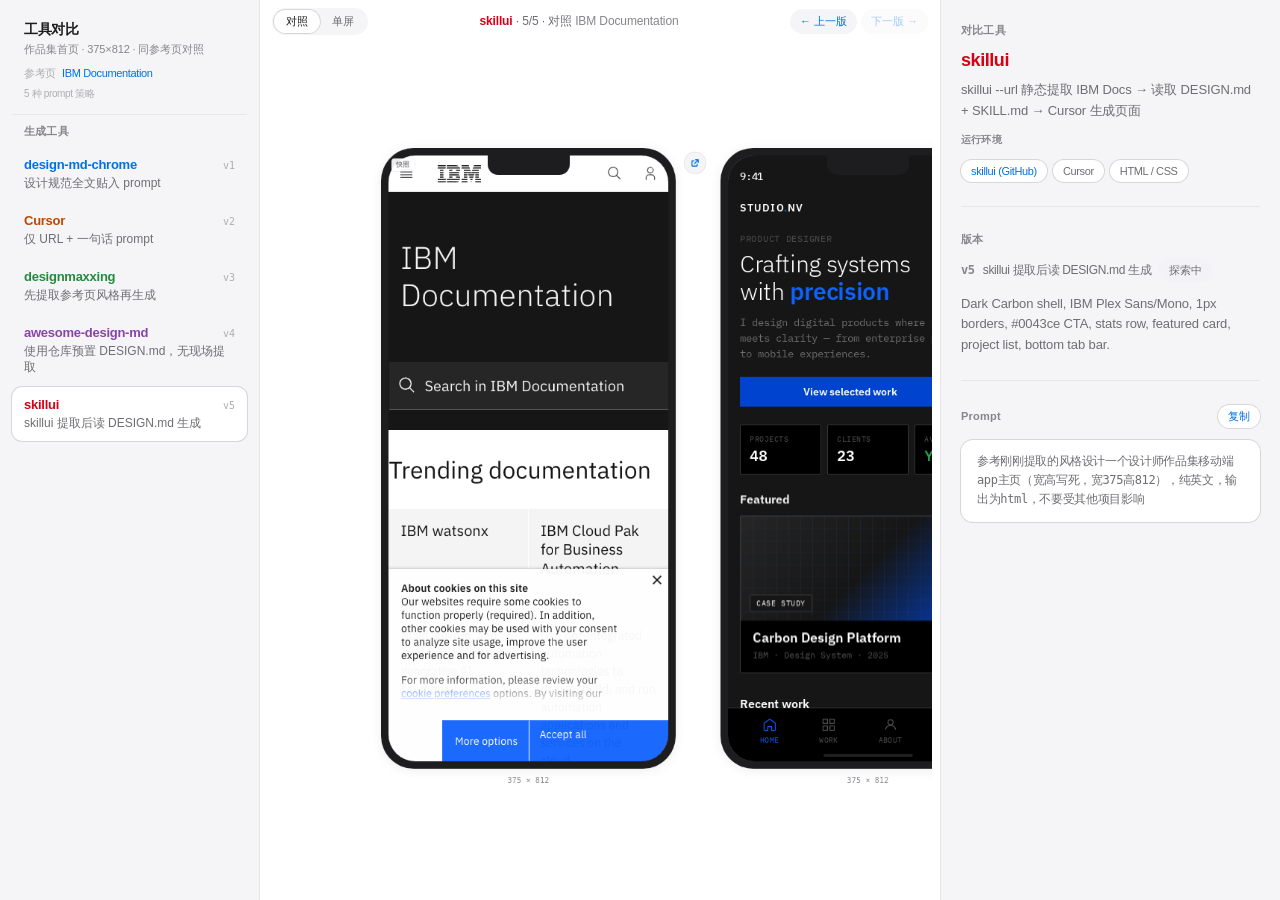
==== index.html @ 9880e447 "Initial commit: tool comparison archive for GitHub Pages. Static overview site comparing mobile port" ====
<!DOCTYPE html>
<html lang="zh-CN">
  <head>
    <meta charset="UTF-8" />
    <meta name="viewport" content="width=device-width, initial-scale=1.0" />
    <title>工具对比 — 作品集首页</title>
    <link rel="stylesheet" href="css/overview.css" />
  </head>
  <body>
    <main class="archive">
      <nav class="version-nav" aria-label="对比版本">
        <div class="version-nav__brand">
          <h1 class="version-nav__title">工具对比</h1>
          <p class="version-nav__desc">作品集首页 · 375×812 · 同参考页对照</p>
          <div class="version-nav__ref-row" id="shared-ref" hidden>
            <span class="version-nav__ref-label">参考页</span>
            <a class="version-nav__ref-link" id="shared-ref-link" href="#" target="_blank" rel="noopener noreferrer"></a>
          </div>
          <p class="version-nav__meta" id="version-count"></p>
        </div>

        <h2 class="version-nav__heading">生成工具</h2>
        <ul class="version-list" id="version-list"></ul>
      </nav>

      <section class="preview-stage" aria-label="网页预览">
        <div class="compare-bar" id="compare-bar">
          <div
            class="preview-mode"
            id="preview-mode"
            role="tablist"
            aria-label="预览模式"
            hidden
          >
            <button
              class="preview-mode__btn"
              type="button"
              role="tab"
              id="preview-mode-compare"
              data-mode="compare"
              aria-selected="true"
            >
              对照
            </button>
            <button
              class="preview-mode__btn"
              type="button"
              role="tab"
              id="preview-mode-solo"
              data-mode="solo"
              aria-selected="false"
            >
              单屏
            </button>
          </div>
          <p class="compare-bar__context" id="compare-context" aria-live="polite"></p>
          <div class="compare-bar__nav">
            <button class="compare-bar__btn" type="button" id="compare-prev" aria-label="上一版">
              ← 上一版
            </button>
            <button class="compare-bar__btn" type="button" id="compare-next" aria-label="下一版">
              下一版 →
            </button>
          </div>
        </div>
        <div class="phone-fit" id="phone-fit">
          <div class="phone-compare-outer" id="phone-compare-outer">
            <div class="phone-compare" id="phone-compare">
              <div class="phone-column" id="reference-column" hidden>
                <div class="phone-scaler">
                  <div class="phone-frame" role="img" aria-label="参考页移动端预览">
                    <span
                      class="phone-snapshot-badge"
                      title="因网站限制无法实时嵌入，此为 375×812 移动端截图"
                    >快照</span>
                    <div class="phone-frame__notch" aria-hidden="true"></div>
                    <iframe
                      class="phone-frame__screen"
                      id="reference-frame"
                      title="参考页移动端预览"
                      sandbox="allow-same-origin allow-scripts"
                    ></iframe>
                  </div>
                  <a
                    class="phone-meta phone-meta--open"
                    id="open-reference"
                    href="https://www.ibm.com/docs/en"
                    target="_blank"
                    rel="noopener noreferrer"
                    aria-label="在新标签打开参考页"
                  >
                    <svg viewBox="0 0 20 20" width="14" height="14" aria-hidden="true">
                      <path
                        fill="currentColor"
                        d="M11 3a1 1 0 1 0 0 2h2.586L8.293 10.293a1 1 0 1 0 1.414 1.414L15 6.414V9a1 1 0 1 0 2 0V4a1 1 0 0 0-1-1h-5z"
                      />
                      <path
                        fill="currentColor"
                        d="M5 5a2 2 0 0 0-2 2v8a2 2 0 0 0 2 2h8a2 2 0 0 0 2-2v-3a1 1 0 1 0-2 0v3H5V7h3a1 1 0 0 0 0-2H5z"
                      />
                    </svg>
                  </a>
                  <span class="phone-meta phone-meta--size" aria-hidden="true">375 × 812</span>
                </div>
              </div>
              <div class="phone-column" id="preview-column">
                <div class="phone-scaler">
                  <div class="phone-frame" role="img" aria-label="生成结果预览">
                    <div class="phone-frame__notch" aria-hidden="true"></div>
                    <iframe
                      class="phone-frame__screen"
                      id="preview-frame"
                      title="生成网页预览"
                      sandbox="allow-same-origin allow-scripts"
                    ></iframe>
                  </div>
                  <a
                    class="phone-meta phone-meta--open"
                    id="open-preview"
                    href="#"
                    target="_blank"
                    rel="noopener noreferrer"
                    aria-label="单独打开生成页"
                  >
                    <svg viewBox="0 0 20 20" width="14" height="14" aria-hidden="true">
                      <path
                        fill="currentColor"
                        d="M11 3a1 1 0 1 0 0 2h2.586L8.293 10.293a1 1 0 1 0 1.414 1.414L15 6.414V9a1 1 0 1 0 2 0V4a1 1 0 0 0-1-1h-5z"
                      />
                      <path
                        fill="currentColor"
                        d="M5 5a2 2 0 0 0-2 2v8a2 2 0 0 0 2 2h8a2 2 0 0 0 2-2v-3a1 1 0 1 0-2 0v3H5V7h3a1 1 0 0 0 0-2H5z"
                      />
                    </svg>
                  </a>
                  <span class="phone-meta phone-meta--size" aria-hidden="true">375 × 812</span>
                </div>
              </div>
            </div>
          </div>
        </div>
      </section>

      <aside class="detail-panel" aria-label="对比详情">
        <section class="detail-section detail-section--hero">
          <h3 class="detail-section__heading">对比工具</h3>
          <p class="detail-tool-name" id="detail-tool"></p>
          <p class="detail-section__body" id="detail-tool-detail"></p>
          <p class="detail-section__subheading" id="detail-tools-sub">运行环境</p>
          <ul class="tool-chain" id="detail-tools"></ul>
        </section>

        <section class="detail-section" id="detail-ref-section">
          <h3 class="detail-section__heading">参考网页</h3>
          <a class="ref-page-card" id="detail-ref-page" href="#" target="_blank" rel="noopener noreferrer">
            <span class="ref-page-card__label" id="detail-ref-label"></span>
            <span class="ref-page-card__url" id="detail-ref-url"></span>
          </a>
          <ul class="ref-list ref-list--secondary" id="detail-refs"></ul>
        </section>

        <section class="detail-section">
          <h3 class="detail-section__heading">版本</h3>
          <div class="version-meta">
            <span class="version-meta__id" id="detail-version-id"></span>
            <span class="version-meta__note" id="detail-version-note"></span>
            <span class="status-badge" id="detail-status" data-status="exploration"></span>
          </div>
          <p class="detail-section__body" id="detail-summary"></p>
        </section>

        <section class="detail-section">
          <div class="prompt-header">
            <h3 class="detail-section__heading">Prompt</h3>
            <button class="prompt-copy" type="button" id="copy-prompt">复制</button>
          </div>
          <pre class="prompt-block" id="detail-prompt"></pre>
        </section>
      </aside>
    </main>

    <script src="js/versions.js"></script>
    <script src="js/overview.js"></script>
  </body>
</html>
---- css/overview.css ----
/* Tool comparison overview — versions × reference pages */

:root {
  --text-primary: #1d1d1f;
  --text-secondary: #6e6e73;
  --text-tertiary: #86868b;
  --text-muted: #aeaeb2;
  --surface-base: #ffffff;
  --surface-raised: #f5f5f7;
  --surface-strong: #e8e8ed;
  --border: rgba(0, 0, 0, 0.06);
  --border-strong: rgba(0, 0, 0, 0.12);
  --accent: #0071e3;
  --accent-hover: #0077ed;
  --radius-sm: 10px;
  --radius-md: 12px;
  --radius-lg: 18px;
  --shadow-preview: 0 2px 16px rgba(0, 0, 0, 0.08);
  --font: -apple-system, BlinkMacSystemFont, "SF Pro Text", "SF Pro Display",
    "Helvetica Neue", Arial, sans-serif;
  --mono: ui-monospace, "SF Mono", Menlo, monospace;
  --space-1: 4px;
  --space-2: 8px;
  --space-3: 12px;
  --space-4: 16px;
  --space-5: 20px;
  --space-6: 24px;
  --space-7: 32px;
  --space-8: 48px;
  --phone-w: 375px;
  --phone-h: 812px;
  --phone-bezel: 10px;
  --phone-outer-w: calc(var(--phone-w) + var(--phone-bezel) * 2);
  --phone-outer-h: calc(var(--phone-h) + var(--phone-bezel) * 2);
  --phone-meta-right: 40px;
  --phone-meta-bottom: 24px;
  --phone-scaler-w: 435px;
  --phone-scaler-h: 856px;
  --phone-compare-gap: 20px;
  --phone-compare-w: 890px;
  --phone-compare-h: 856px;
  --phone-compare-single-w: 435px;
  --phone-compare-single-h: 856px;
  --sidebar-w: 260px;
  --detail-w: 340px;
  --motion: 0.2s cubic-bezier(0.25, 0.1, 0.25, 1);
}

*,
*::before,
*::after {
  box-sizing: border-box;
}

html {
  font-size: 16px;
  -webkit-font-smoothing: antialiased;
  -moz-osx-font-smoothing: grayscale;
}

body {
  margin: 0;
  font-family: var(--font);
  color: var(--text-primary);
  background: var(--surface-base);
  line-height: 1.47059;
  letter-spacing: -0.022em;
  height: 100vh;
  overflow: hidden;
}

/* ── Layout shell ── */

.archive {
  display: grid;
  grid-template-columns: var(--sidebar-w) 1fr var(--detail-w);
  height: 100vh;
  min-height: 0;
  overflow: hidden;
}

/* ── Version sidebar ── */

.version-nav {
  padding: var(--space-3) var(--space-3) var(--space-4);
  border-right: 1px solid var(--border);
  background: var(--surface-raised);
  min-height: 0;
  overflow-y: auto;
}

.version-nav__brand {
  padding: var(--space-2) var(--space-3) var(--space-3);
  margin-bottom: var(--space-2);
  border-bottom: 1px solid var(--border);
}

.version-nav__title {
  margin: 0;
  font-size: 0.875rem;
  font-weight: 600;
  letter-spacing: -0.02em;
  line-height: 1.3;
}

.version-nav__desc {
  margin: 4px 0 0;
  font-size: 0.6875rem;
  color: var(--text-tertiary);
  line-height: 1.4;
  letter-spacing: -0.01em;
}

.version-nav__ref-row {
  display: flex;
  align-items: baseline;
  gap: 6px;
  margin-top: 8px;
  font-size: 0.6875rem;
  line-height: 1.4;
}

.version-nav__ref-label {
  flex-shrink: 0;
  color: var(--text-muted);
}

.version-nav__ref-link {
  min-width: 0;
  color: var(--accent);
  text-decoration: none;
  overflow: hidden;
  text-overflow: ellipsis;
  white-space: nowrap;
}

.version-nav__ref-link:hover {
  text-decoration: underline;
}

.version-nav__meta {
  margin: 6px 0 0;
  font-size: 0.625rem;
  color: var(--text-muted);
  font-variant-numeric: tabular-nums;
}

.version-nav__heading {
  margin: 0 0 var(--space-2);
  padding: 0 var(--space-3);
  font-size: 0.6875rem;
  font-weight: 600;
  letter-spacing: 0.02em;
  color: var(--text-tertiary);
}

.version-list {
  list-style: none;
  margin: 0;
  padding: 0;
  display: flex;
  flex-direction: column;
  gap: 2px;
}

.version-list__item {
  margin: 0;
}

.version-btn {
  display: flex;
  flex-direction: column;
  align-items: flex-start;
  gap: 1px;
  width: 100%;
  padding: 10px var(--space-3);
  border: none;
  border-radius: var(--radius-sm);
  background: transparent;
  font-family: inherit;
  text-align: left;
  cursor: pointer;
  transition: background var(--motion);
}

.version-btn:hover {
  background: rgba(0, 0, 0, 0.04);
}

.version-btn:focus-visible {
  outline: 2px solid var(--accent);
  outline-offset: 1px;
}

.version-btn[aria-current="true"] {
  background: var(--surface-base);
  box-shadow: 0 0 0 1px var(--border-strong);
}

.version-btn__head {
  display: flex;
  align-items: baseline;
  justify-content: space-between;
  gap: var(--space-2);
  width: 100%;
}

.version-btn__tool {
  font-size: 0.8125rem;
  font-weight: 600;
  letter-spacing: -0.02em;
  line-height: 1.3;
  min-width: 0;
}

.version-btn__id {
  flex-shrink: 0;
  font-size: 0.625rem;
  font-family: var(--mono);
  color: var(--text-muted);
}

.version-btn__note {
  font-size: 0.75rem;
  color: var(--text-secondary);
  line-height: 1.35;
  width: 100%;
}

.version-btn__ref {
  font-size: 0.6875rem;
  color: var(--text-tertiary);
  line-height: 1.35;
  overflow: hidden;
  text-overflow: ellipsis;
  white-space: nowrap;
  width: 100%;
}

/* ── Preview stage ── */

.preview-stage {
  display: flex;
  flex-direction: column;
  align-items: stretch;
  min-height: 0;
  height: 100%;
  padding: var(--space-2);
  background: var(--surface-base);
  overflow: hidden;
}

.compare-bar {
  display: grid;
  grid-template-columns: auto 1fr auto;
  align-items: center;
  gap: var(--space-3);
  flex-shrink: 0;
  padding: 0 var(--space-1) var(--space-2);
}

.compare-bar--no-mode {
  grid-template-columns: 1fr auto;
}

.preview-mode {
  display: inline-flex;
  padding: 2px;
  border-radius: 980px;
  background: var(--surface-raised);
  flex-shrink: 0;
}

.preview-mode__btn {
  padding: 4px 12px;
  border: none;
  border-radius: 980px;
  background: transparent;
  font-family: inherit;
  font-size: 0.6875rem;
  font-weight: 500;
  color: var(--text-secondary);
  cursor: pointer;
  transition: background var(--motion), color var(--motion), box-shadow var(--motion);
  white-space: nowrap;
}

.preview-mode__btn:hover {
  color: var(--text-primary);
}

.preview-mode__btn[aria-selected="true"] {
  background: var(--surface-base);
  color: var(--text-primary);
  box-shadow: 0 0 0 1px var(--border-strong);
}

.preview-mode__btn:focus-visible {
  outline: 2px solid var(--accent);
  outline-offset: 2px;
}

.compare-bar__context {
  margin: 0;
  min-width: 0;
  font-size: 0.75rem;
  font-weight: 500;
  color: var(--text-secondary);
  text-align: center;
  overflow: hidden;
  text-overflow: ellipsis;
  white-space: nowrap;
  letter-spacing: -0.01em;
}

.compare-bar__tool {
  font-weight: 600;
}

.compare-bar__ref {
  color: var(--text-tertiary);
  font-weight: 500;
}

.compare-bar__nav {
  display: flex;
  align-items: center;
  gap: var(--space-1);
  flex-shrink: 0;
}

.compare-bar__btn {
  padding: 5px 10px;
  border: none;
  border-radius: 980px;
  background: var(--surface-raised);
  font-family: inherit;
  font-size: 0.6875rem;
  color: var(--accent);
  cursor: pointer;
  transition: background var(--motion);
  white-space: nowrap;
}

.compare-bar__btn:hover:not(:disabled) {
  background: var(--surface-strong);
}

.compare-bar__btn:disabled {
  opacity: 0.35;
  cursor: not-allowed;
}

.compare-bar__btn:focus-visible {
  outline: 2px solid var(--accent);
  outline-offset: 2px;
}

/* Phone fit — scale to available viewport */

.phone-fit {
  flex: 1;
  min-height: 0;
  display: flex;
  align-items: center;
  justify-content: center;
  overflow: hidden;
}

.phone-compare-outer {
  width: var(--phone-compare-w);
  height: var(--phone-compare-h);
  margin: 0 auto;
  overflow: visible;
}

.phone-compare {
  display: flex;
  gap: var(--phone-compare-gap);
  align-items: flex-start;
  width: var(--phone-compare-w);
  height: var(--phone-compare-h);
  transform-origin: top center;
  will-change: transform;
  transition: transform var(--motion);
}

.phone-compare--single {
  width: var(--phone-compare-single-w);
  justify-content: center;
}

.phone-column {
  display: flex;
  flex-direction: column;
  align-items: center;
  width: var(--phone-scaler-w);
  flex-shrink: 0;
}

.phone-column[hidden] {
  display: none;
}

.phone-scaler {
  position: relative;
  width: var(--phone-scaler-w);
  height: var(--phone-scaler-h);
}

.phone-frame {
  position: relative;
  width: var(--phone-outer-w);
  height: var(--phone-outer-h);
  flex-shrink: 0;
  border-radius: 44px;
  background: #1d1d1f;
  padding: var(--phone-bezel);
  box-shadow: var(--shadow-preview);
}

.phone-meta--open {
  position: absolute;
  top: 6px;
  right: 0;
  display: flex;
  align-items: center;
  justify-content: center;
  width: 28px;
  height: 28px;
  border-radius: 50%;
  background: var(--surface-raised);
  color: var(--accent);
  box-shadow: 0 0 0 1px var(--border-strong);
  text-decoration: none;
  transition: background var(--motion);
}

.phone-meta--open:hover {
  background: var(--surface-strong);
}

.phone-meta--open:focus-visible {
  outline: 2px solid var(--accent);
  outline-offset: 2px;
}

.phone-meta--size {
  position: absolute;
  left: calc(var(--phone-outer-w) / 2);
  bottom: 0;
  transform: translateX(-50%);
  font-family: var(--mono);
  font-size: 0.625rem;
  color: var(--text-tertiary);
  letter-spacing: 0.02em;
  white-space: nowrap;
  pointer-events: none;
}

.phone-snapshot-badge {
  position: absolute;
  top: 14px;
  left: 14px;
  z-index: 3;
  padding: 2px 6px;
  border-radius: 4px;
  font-size: 0.5625rem;
  font-weight: 600;
  letter-spacing: 0.04em;
  color: var(--text-tertiary);
  background: rgba(255, 255, 255, 0.92);
  box-shadow: 0 0 0 1px var(--border);
  cursor: help;
}

.phone-frame__notch {
  position: absolute;
  top: 10px;
  left: 50%;
  transform: translateX(-50%);
  width: 110px;
  height: 26px;
  background: #1d1d1f;
  border-radius: 0 0 14px 14px;
  z-index: 2;
  pointer-events: none;
}

.phone-frame__screen {
  width: 100%;
  height: 100%;
  border: none;
  border-radius: 36px;
  background: #fff;
  display: block;
}

/* ── Detail panel ── */

.detail-panel {
  padding: var(--space-5);
  border-left: 1px solid var(--border);
  background: var(--surface-raised);
  min-height: 0;
  overflow-y: auto;
}

.detail-section--hero {
  padding-top: 2px;
}

.detail-tool-name {
  margin: 0 0 var(--space-2);
  font-size: 1.125rem;
  font-weight: 600;
  letter-spacing: -0.024em;
  line-height: 1.2;
}

.tool-chain {
  list-style: none;
  margin: var(--space-3) 0 0;
  padding: 0;
  display: flex;
  flex-wrap: wrap;
  gap: 6px;
}

.tool-chain__item {
  padding: 3px 10px;
  border-radius: 980px;
  font-size: 0.6875rem;
  color: var(--text-secondary);
  background: var(--surface-base);
  box-shadow: 0 0 0 1px var(--border-strong);
}

.tool-chain__item a {
  color: var(--accent);
  text-decoration: none;
}

.tool-chain__item a:hover {
  text-decoration: underline;
}

.ref-page-card {
  display: flex;
  flex-direction: column;
  gap: 3px;
  padding: var(--space-3) var(--space-4);
  border-radius: var(--radius-md);
  background: var(--surface-base);
  box-shadow: 0 0 0 1px var(--border-strong);
  text-decoration: none;
  transition: box-shadow var(--motion), background var(--motion);
}

.ref-page-card:hover {
  background: var(--surface-strong);
  box-shadow: 0 0 0 1px var(--accent);
}

.ref-page-card:focus-visible {
  outline: 2px solid var(--accent);
  outline-offset: 2px;
}

.ref-page-card__label {
  font-size: 0.875rem;
  font-weight: 600;
  color: var(--text-primary);
  letter-spacing: -0.016em;
}

.ref-page-card__url {
  font-size: 0.6875rem;
  font-family: var(--mono);
  color: var(--text-tertiary);
  overflow: hidden;
  text-overflow: ellipsis;
  white-space: nowrap;
}

.ref-list--secondary {
  margin-top: var(--space-2);
}

.version-meta {
  display: flex;
  align-items: center;
  gap: var(--space-2);
  margin-bottom: var(--space-3);
}

.version-meta__id {
  font-size: 0.75rem;
  font-weight: 600;
  font-family: var(--mono);
  color: var(--text-tertiary);
}

.version-meta__note {
  font-size: 0.75rem;
  color: var(--text-secondary);
}

.version-meta .status-badge {
  margin-bottom: 0;
}

.detail-section__body--muted {
  margin-top: var(--space-2);
  font-size: 0.75rem;
  color: var(--text-tertiary);
}

.detail-section {
  margin-bottom: var(--space-6);
  padding-bottom: var(--space-6);
  border-bottom: 1px solid var(--border);
}

.detail-section:last-child {
  margin-bottom: 0;
  padding-bottom: 0;
  border-bottom: none;
}

.detail-section__heading {
  margin: 0 0 var(--space-3);
  font-size: 0.6875rem;
  font-weight: 600;
  letter-spacing: 0.02em;
  color: var(--text-tertiary);
}

.detail-section__body {
  margin: 0;
  font-size: 0.8125rem;
  color: var(--text-secondary);
  line-height: 1.6;
  letter-spacing: -0.01em;
}

.status-badge {
  display: inline-block;
  padding: 3px 10px;
  border-radius: 980px;
  font-size: 0.6875rem;
  font-weight: 500;
  background: var(--surface-strong);
  color: var(--text-secondary);
  margin-bottom: var(--space-3);
  letter-spacing: -0.01em;
}

.status-badge[data-status="exploration"] {
  background: #f2f2f7;
  color: #6e6e73;
}

.status-badge[data-status="refined"] {
  background: #e8f5e9;
  color: #2e7d32;
}

.status-badge[data-status="final"] {
  background: #e3f2fd;
  color: #1565c0;
}

.tag-list {
  display: flex;
  flex-wrap: wrap;
  gap: 6px;
  list-style: none;
  margin: var(--space-3) 0 0;
  padding: 0;
}

.tag-list__item {
  padding: 3px 10px;
  border-radius: 980px;
  font-size: 0.6875rem;
  background: var(--surface-base);
  color: var(--text-tertiary);
  border: none;
  box-shadow: 0 0 0 1px var(--border-strong);
}

.prompt-header {
  display: flex;
  align-items: center;
  justify-content: space-between;
  gap: var(--space-2);
  margin-bottom: var(--space-3);
}

.prompt-header .detail-section__heading {
  margin-bottom: 0;
}

.prompt-copy {
  padding: 4px 10px;
  border: none;
  border-radius: 980px;
  background: var(--surface-base);
  box-shadow: 0 0 0 1px var(--border-strong);
  font-family: inherit;
  font-size: 0.6875rem;
  color: var(--accent);
  cursor: pointer;
  transition: background var(--motion);
  flex-shrink: 0;
}

.prompt-copy:hover {
  background: var(--surface-strong);
}

.prompt-copy:focus-visible {
  outline: 2px solid var(--accent);
  outline-offset: 2px;
}

.detail-section__subheading {
  margin: var(--space-3) 0 var(--space-2);
  font-size: 0.625rem;
  font-weight: 600;
  letter-spacing: 0.02em;
  color: var(--text-tertiary);
}

.prompt-block {
  margin: 0;
  padding: var(--space-3) var(--space-4);
  border-radius: var(--radius-md);
  background: var(--surface-base);
  border: none;
  box-shadow: 0 0 0 1px var(--border-strong);
  font-size: 0.75rem;
  font-family: var(--mono);
  color: var(--text-secondary);
  line-height: 1.6;
  white-space: pre-wrap;
  word-break: break-word;
}

.tool-list,
.ref-list {
  list-style: none;
  margin: 0;
  padding: 0;
  display: flex;
  flex-direction: column;
  gap: var(--space-2);
}

.tool-list__item {
  font-size: 0.8125rem;
  color: var(--text-secondary);
  padding-left: 1em;
  position: relative;
  letter-spacing: -0.01em;
}

.tool-list__item::before {
  content: "·";
  position: absolute;
  left: 0;
  color: var(--text-muted);
}

.ref-list__link {
  display: block;
  font-size: 0.8125rem;
  color: var(--accent);
  text-decoration: none;
  padding: var(--space-2) var(--space-3);
  border-radius: var(--radius-sm);
  background: var(--surface-base);
  box-shadow: 0 0 0 1px var(--border-strong);
  transition: background var(--motion), color var(--motion);
  letter-spacing: -0.01em;
}

.ref-list__link:hover {
  background: var(--surface-strong);
  color: var(--accent-hover);
}

.ref-list__link:focus-visible {
  outline: 2px solid var(--accent);
  outline-offset: 2px;
}

.archive-empty {
  grid-column: 1 / -1;
  padding: var(--space-8) var(--space-6);
  font-size: 0.9375rem;
  color: var(--text-tertiary);
  line-height: 1.6;
}

.archive-empty code {
  font-family: var(--mono);
  font-size: 0.8125rem;
  padding: 2px 6px;
  border-radius: 4px;
  background: var(--surface-strong);
  color: var(--text-secondary);
}

/* ── Responsive ── */

@media (max-width: 1100px) {
  body {
    height: auto;
    overflow: auto;
  }

  .archive {
    grid-template-columns: var(--sidebar-w) 1fr;
    grid-template-rows: minmax(480px, 55vh) auto;
    height: auto;
    min-height: 100vh;
    overflow: visible;
  }

  .preview-stage {
    min-height: 480px;
  }

  .detail-panel {
    grid-column: 1 / -1;
    border-left: none;
    border-top: 1px solid var(--border);
    display: grid;
    grid-template-columns: repeat(auto-fit, minmax(260px, 1fr));
    gap: var(--space-5) var(--space-6);
    max-height: none;
    overflow: visible;
  }

  .detail-section {
    margin-bottom: 0;
    padding-bottom: 0;
    border-bottom: none;
  }
}

@media (max-width: 720px) {
  :root {
    --sidebar-w: 100%;
  }

  .archive {
    grid-template-columns: 1fr;
    grid-template-rows: auto minmax(420px, 50vh) auto;
  }

  .version-nav {
    border-right: none;
    border-bottom: 1px solid var(--border);
    padding: var(--space-4);
  }

  .version-list {
    flex-direction: row;
    overflow-x: auto;
    padding-bottom: var(--space-2);
  }

  .version-btn {
    min-width: 160px;
  }

  .preview-stage {
    padding: var(--space-2);
    min-height: 420px;
  }
}
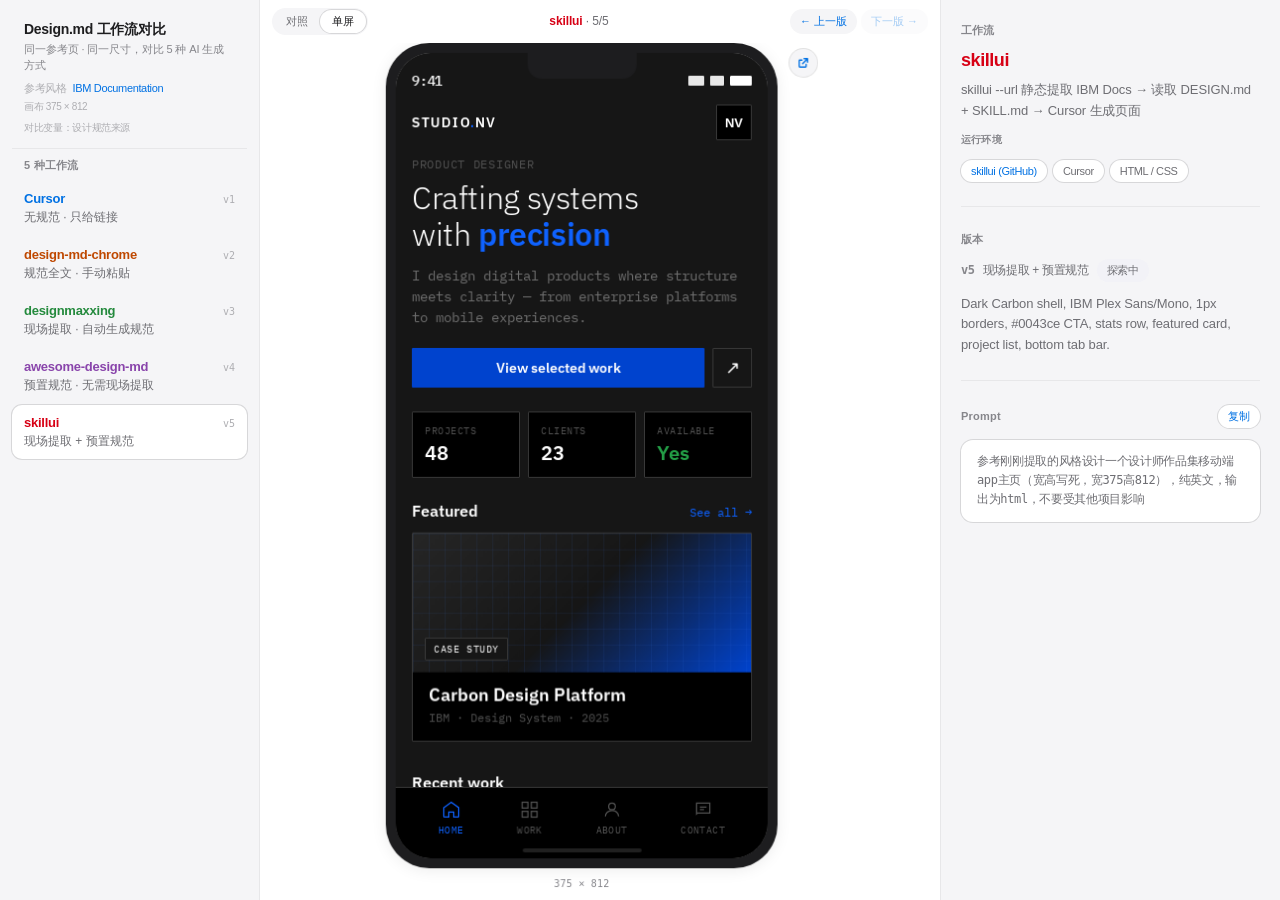
==== commit b46659ad: "Update copy, reorder versions, and default to solo preview. Cursor is now v1; sidebar explains the d" ====
--- a/index.html
+++ b/index.html
@@ -3,23 +3,24 @@
   <head>
     <meta charset="UTF-8" />
     <meta name="viewport" content="width=device-width, initial-scale=1.0" />
-    <title>工具对比 — 作品集首页</title>
+    <title>Design.md 工作流对比</title>
     <link rel="stylesheet" href="css/overview.css" />
   </head>
   <body>
     <main class="archive">
       <nav class="version-nav" aria-label="对比版本">
         <div class="version-nav__brand">
-          <h1 class="version-nav__title">工具对比</h1>
-          <p class="version-nav__desc">作品集首页 · 375×812 · 同参考页对照</p>
+          <h1 class="version-nav__title">Design.md 工作流对比</h1>
+          <p class="version-nav__desc">同一参考页 · 同一尺寸，对比 5 种 AI 生成方式</p>
           <div class="version-nav__ref-row" id="shared-ref" hidden>
-            <span class="version-nav__ref-label">参考页</span>
+            <span class="version-nav__ref-label">参考风格</span>
             <a class="version-nav__ref-link" id="shared-ref-link" href="#" target="_blank" rel="noopener noreferrer"></a>
           </div>
+          <p class="version-nav__canvas">画布 375 × 812</p>
           <p class="version-nav__meta" id="version-count"></p>
         </div>
 
-        <h2 class="version-nav__heading">生成工具</h2>
+        <h2 class="version-nav__heading">5 种工作流</h2>
         <ul class="version-list" id="version-list"></ul>
       </nav>
 
@@ -38,7 +39,7 @@
               role="tab"
               id="preview-mode-compare"
               data-mode="compare"
-              aria-selected="true"
+              aria-selected="false"
             >
               对照
             </button>
@@ -48,7 +49,7 @@
               role="tab"
               id="preview-mode-solo"
               data-mode="solo"
-              aria-selected="false"
+              aria-selected="true"
             >
               单屏
             </button>
@@ -143,7 +144,7 @@
 
       <aside class="detail-panel" aria-label="对比详情">
         <section class="detail-section detail-section--hero">
-          <h3 class="detail-section__heading">对比工具</h3>
+          <h3 class="detail-section__heading">工作流</h3>
           <p class="detail-tool-name" id="detail-tool"></p>
           <p class="detail-section__body" id="detail-tool-detail"></p>
           <p class="detail-section__subheading" id="detail-tools-sub">运行环境</p>
--- a/css/overview.css
+++ b/css/overview.css
@@ -138,11 +138,17 @@
   text-decoration: underline;
 }
 
+.version-nav__canvas {
+  margin: 4px 0 0;
+  font-size: 0.625rem;
+  color: var(--text-muted);
+  font-variant-numeric: tabular-nums;
+}
+
 .version-nav__meta {
   margin: 6px 0 0;
   font-size: 0.625rem;
   color: var(--text-muted);
-  font-variant-numeric: tabular-nums;
 }
 
 .version-nav__heading {
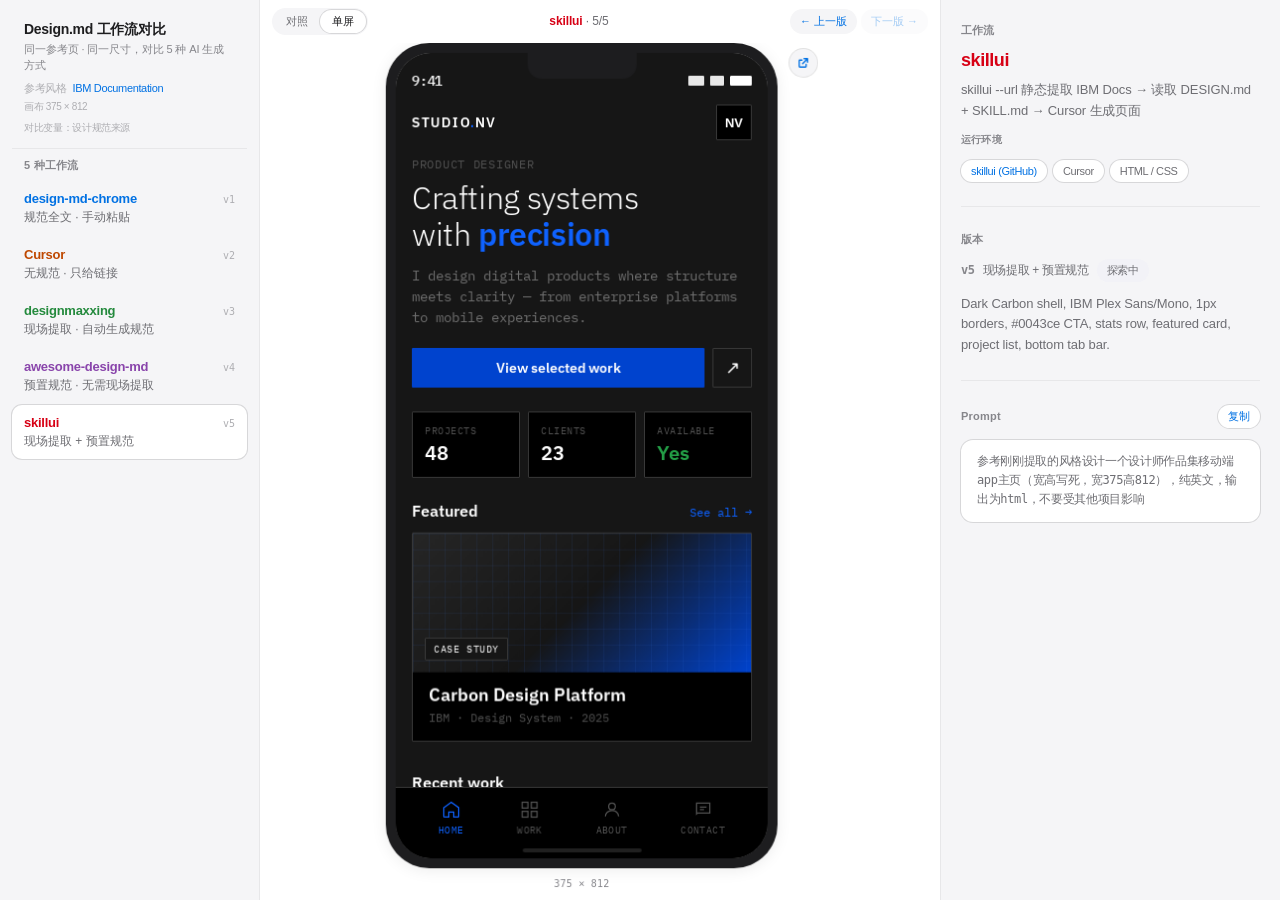
==== commit 9dd127df: "Fix v1/v2 mapping: align folders, metadata, and previews. Restore design-md-chrome to v1 and Cursor " ====
--- a/index.html
+++ b/index.html
@@ -4,7 +4,7 @@
     <meta charset="UTF-8" />
     <meta name="viewport" content="width=device-width, initial-scale=1.0" />
     <title>Design.md 工作流对比</title>
-    <link rel="stylesheet" href="css/overview.css" />
+    <link rel="stylesheet" href="css/overview.css?v=3" />
   </head>
   <body>
     <main class="archive">
@@ -180,7 +180,7 @@
       </aside>
     </main>
 
-    <script src="js/versions.js"></script>
-    <script src="js/overview.js"></script>
+    <script src="js/versions.js?v=3"></script>
+    <script src="js/overview.js?v=3"></script>
   </body>
 </html>
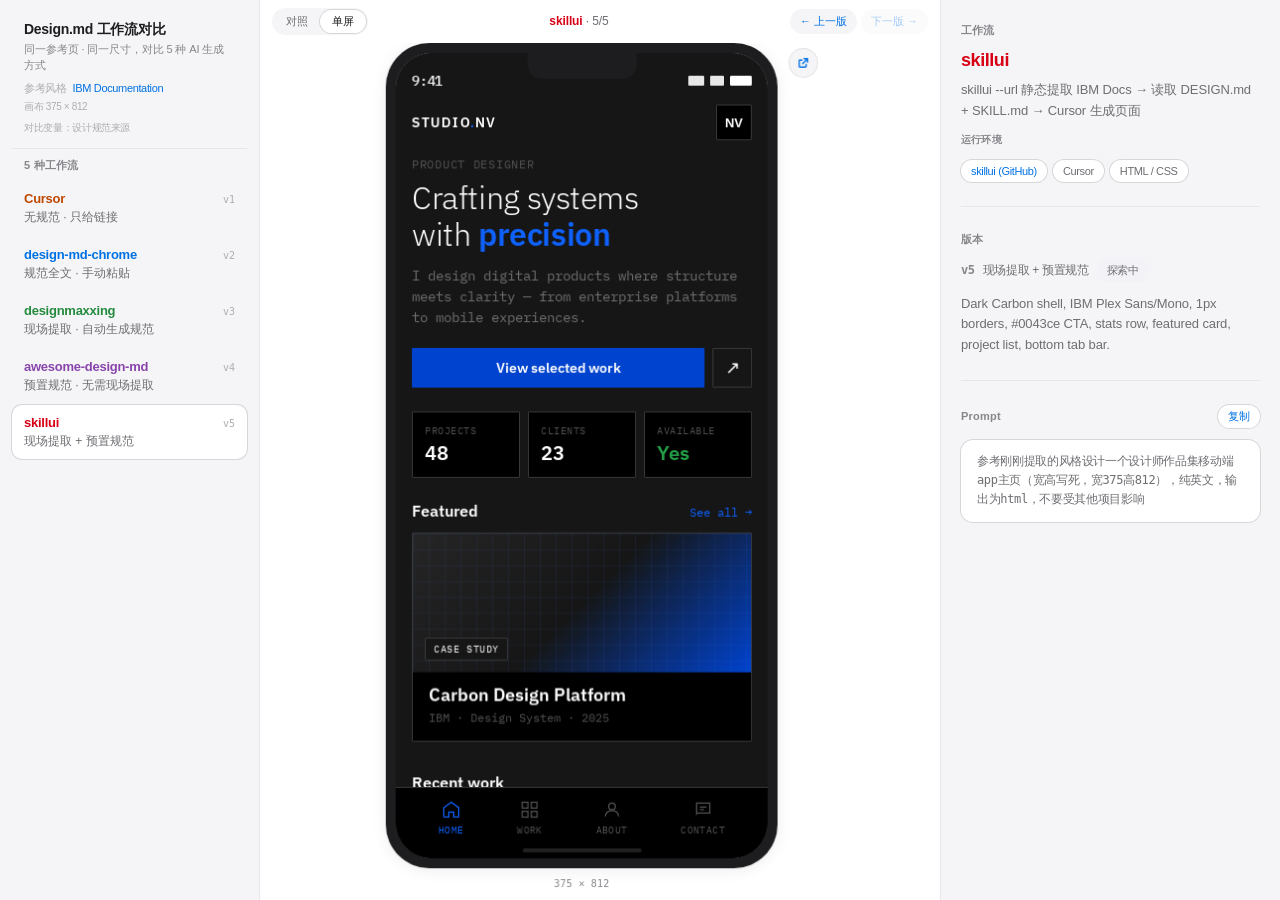
==== commit e376da93: "Move Cursor to v1 with aligned folders, metadata, and titles. Swap v1/v2 HTML files and versions.js " ====
--- a/index.html
+++ b/index.html
@@ -4,7 +4,7 @@
     <meta charset="UTF-8" />
     <meta name="viewport" content="width=device-width, initial-scale=1.0" />
     <title>Design.md 工作流对比</title>
-    <link rel="stylesheet" href="css/overview.css?v=3" />
+    <link rel="stylesheet" href="css/overview.css?v=4" />
   </head>
   <body>
     <main class="archive">
@@ -180,7 +180,7 @@
       </aside>
     </main>
 
-    <script src="js/versions.js?v=3"></script>
-    <script src="js/overview.js?v=3"></script>
+    <script src="js/versions.js?v=4"></script>
+    <script src="js/overview.js?v=4"></script>
   </body>
 </html>
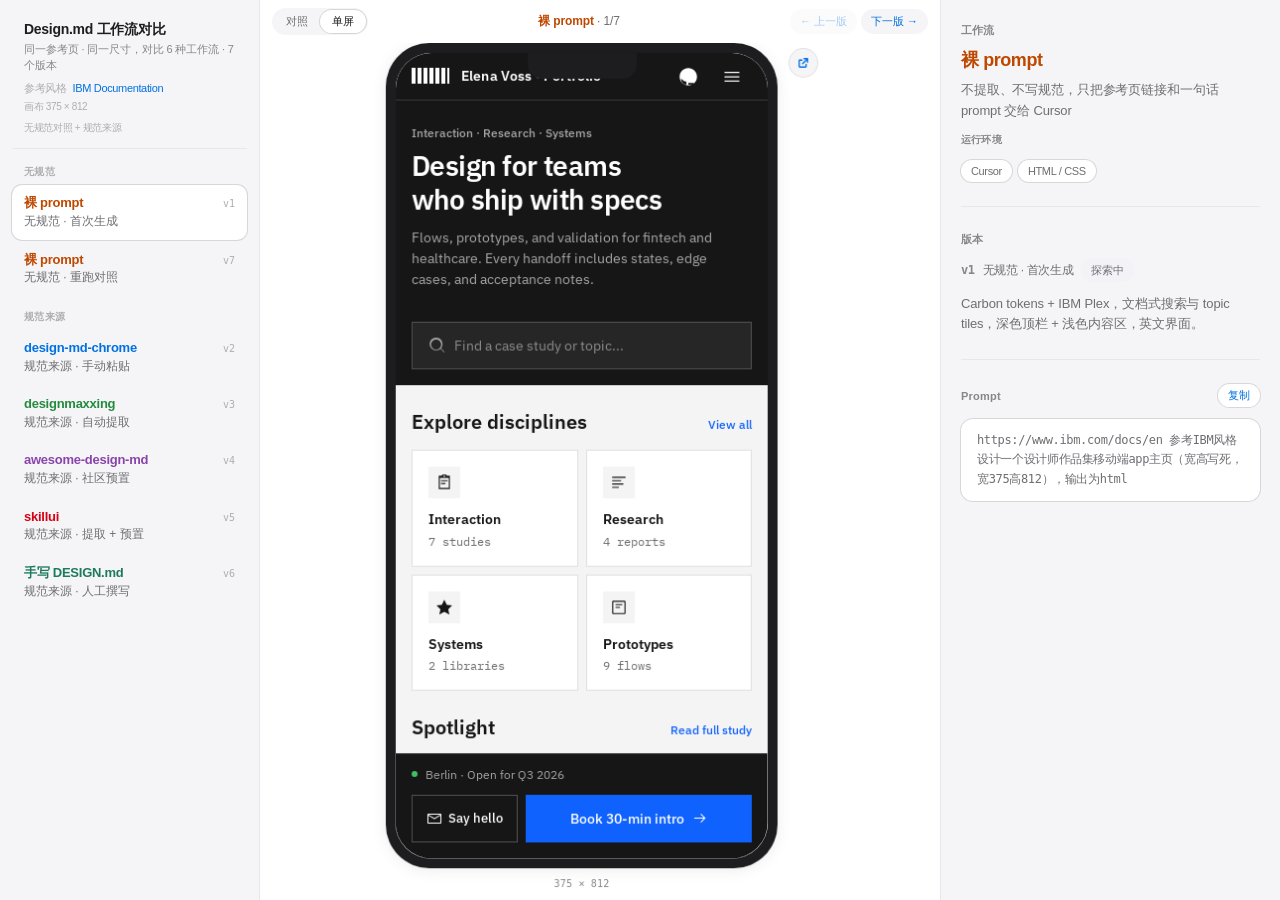
==== commit d903adee: "Reorganize sidebar by axis and add v6/v7 workflow versions. Split list into 无规范 and 规范来源 sections wi" ====
--- a/index.html
+++ b/index.html
@@ -4,14 +4,14 @@
     <meta charset="UTF-8" />
     <meta name="viewport" content="width=device-width, initial-scale=1.0" />
     <title>Design.md 工作流对比</title>
-    <link rel="stylesheet" href="css/overview.css?v=4" />
+    <link rel="stylesheet" href="css/overview.css?v=8" />
   </head>
   <body>
     <main class="archive">
       <nav class="version-nav" aria-label="对比版本">
         <div class="version-nav__brand">
           <h1 class="version-nav__title">Design.md 工作流对比</h1>
-          <p class="version-nav__desc">同一参考页 · 同一尺寸，对比 5 种 AI 生成方式</p>
+          <p class="version-nav__desc">同一参考页 · 同一尺寸，对比 6 种工作流 · 7 个版本</p>
           <div class="version-nav__ref-row" id="shared-ref" hidden>
             <span class="version-nav__ref-label">参考风格</span>
             <a class="version-nav__ref-link" id="shared-ref-link" href="#" target="_blank" rel="noopener noreferrer"></a>
@@ -20,7 +20,6 @@
           <p class="version-nav__meta" id="version-count"></p>
         </div>
 
-        <h2 class="version-nav__heading">5 种工作流</h2>
         <ul class="version-list" id="version-list"></ul>
       </nav>
 
@@ -180,7 +179,7 @@
       </aside>
     </main>
 
-    <script src="js/versions.js?v=4"></script>
-    <script src="js/overview.js?v=4"></script>
+    <script src="js/versions.js?v=8"></script>
+    <script src="js/overview.js?v=8"></script>
   </body>
 </html>
--- a/css/overview.css
+++ b/css/overview.css
@@ -173,6 +173,25 @@
   margin: 0;
 }
 
+.version-section {
+  margin: 0;
+  padding: var(--space-3) var(--space-3) var(--space-1);
+  list-style: none;
+}
+
+.version-section:first-child {
+  padding-top: var(--space-2);
+}
+
+.version-section__label {
+  margin: 0;
+  font-size: 0.625rem;
+  font-weight: 600;
+  letter-spacing: 0.04em;
+  text-transform: none;
+  color: var(--text-muted);
+}
+
 .version-btn {
   display: flex;
   flex-direction: column;
